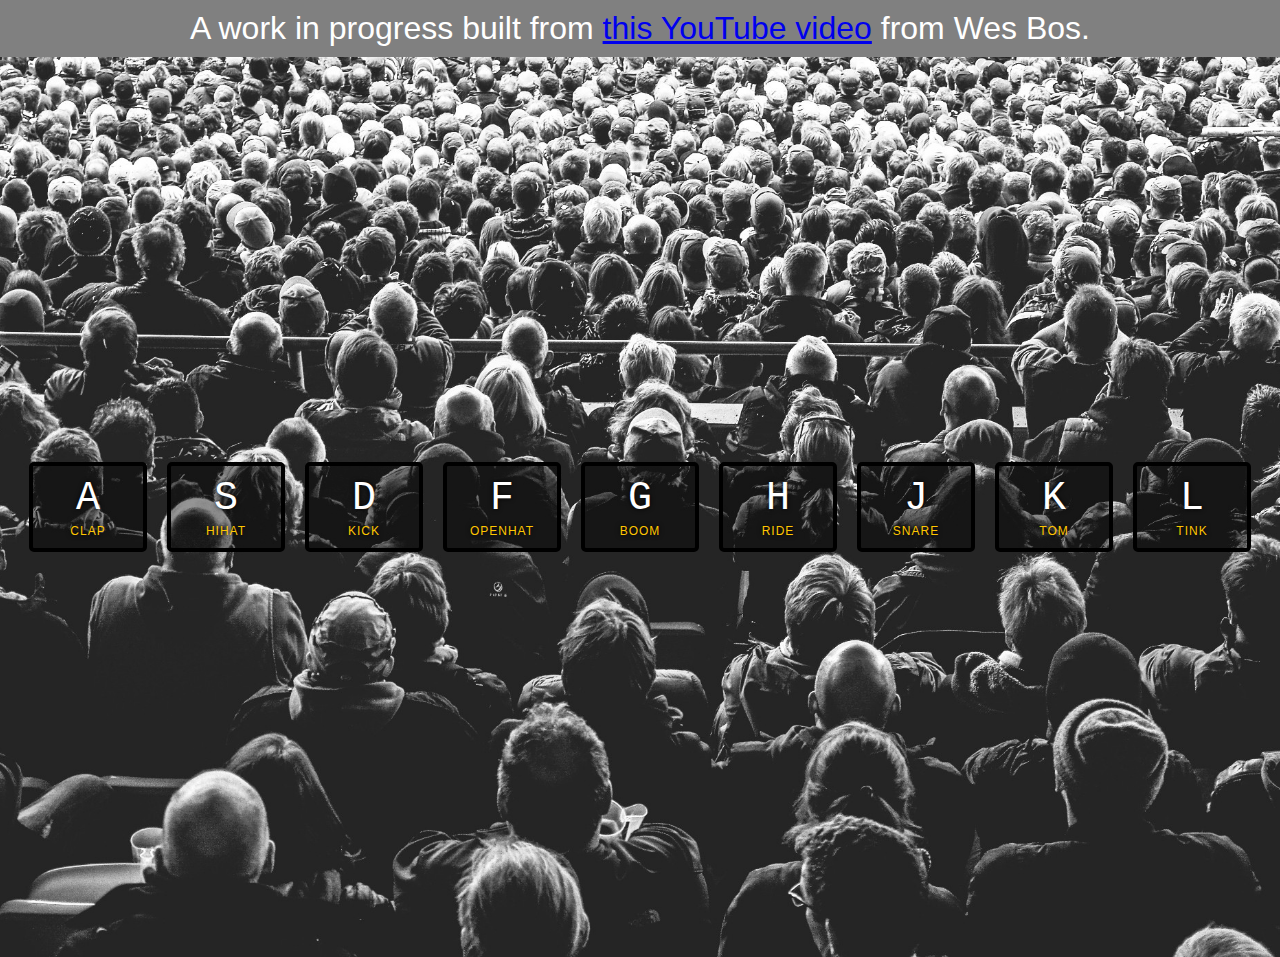
==== drumKit.html @ f6470373 "Add keyboard drums WIP page." ====
<!DOCTYPE html>
<html lang="en">
  <head>
    <meta charset="UTF-8" />
    <title>JS Drum Kit</title>
    <link rel="stylesheet" href="drumStyle.css" />
    <link rel="icon" href="https://fav.farm/🔥" />
  </head>
  <body>
    <div class="explainer">
      A work in progress built from
      <a href="https://www.youtube.com/watch?v=VuN8qwZoego"
        >this YouTube video</a
      >
      from Wes Bos.
    </div>
    <div class="keys">
      <div data-key="KeyA" class="key">
        <kbd>A</kbd>
        <span class="sound">clap</span>
      </div>
      <div data-key="KeyS" class="key">
        <kbd>S</kbd>
        <span class="sound">hihat</span>
      </div>
      <div data-key="KeyD" class="key">
        <kbd>D</kbd>
        <span class="sound">kick</span>
      </div>
      <div data-key="KeyF" class="key">
        <kbd>F</kbd>
        <span class="sound">openhat</span>
      </div>
      <div data-key="KeyG" class="key">
        <kbd>G</kbd>
        <span class="sound">boom</span>
      </div>
      <div data-key="KeyH" class="key">
        <kbd>H</kbd>
        <span class="sound">ride</span>
      </div>
      <div data-key="KeyJ" class="key">
        <kbd>J</kbd>
        <span class="sound">snare</span>
      </div>
      <div data-key="KeyK" class="key">
        <kbd>K</kbd>
        <span class="sound">tom</span>
      </div>
      <div data-key="KeyL" class="key">
        <kbd>L</kbd>
        <span class="sound">tink</span>
      </div>
    </div>

    <audio data-key="KeyA" src="sounds/clap.wav"></audio>
    <audio data-key="KeyS" src="sounds/hihat.wav"></audio>
    <audio data-key="KeyD" src="sounds/kick.wav"></audio>
    <audio data-key="KeyF" src="sounds/openhat.wav"></audio>
    <audio data-key="KeyG" src="sounds/boom.wav"></audio>
    <audio data-key="KeyH" src="sounds/ride.wav"></audio>
    <audio data-key="KeyJ" src="sounds/snare.wav"></audio>
    <audio data-key="KeyK" src="sounds/tom.wav"></audio>
    <audio data-key="KeyL" src="sounds/tink.wav"></audio>

    <script>
      function playSound(e) {
        const audio = document.querySelector(`audio[data-key="${e.code}"]`);
        const key = document.querySelector(`.key[data-key="${e.code}"]`);
        if (!audio) return; // stop the function from running altogether
        audio.currentTime = 0; // rewind to the start
        audio.play();
        key.classList.add("playing");
      }

      function removeTransition(e) {
        if (e.propertyName !== "transform") return; // skip it if it's not a transform
        this.classList.remove("playing");
      }

      const keys = document.querySelectorAll(".key");
      keys.forEach((key) =>
        key.addEventListener("transitionend", removeTransition)
      );
      window.addEventListener("keydown", playSound);
    </script>
  </body>
</html>
---- drumStyle.css ----
html {
  font-size: 10px;
  background: url("./drumBackground.jpg") bottom center;
  background-size: cover;
}

body,
html {
  margin: 0;
  padding: 0;
  font-family: sans-serif;
}

.keys {
  display: flex;
  flex: 1;
  min-height: 100vh;
  align-items: center;
  justify-content: center;
}

.key {
  border: 0.4rem solid black;
  border-radius: 0.5rem;
  margin: 1rem;
  font-size: 1.5rem;
  padding: 1rem 0.5rem;
  transition: all 0.07s ease;
  width: 10rem;
  text-align: center;
  color: white;
  background: rgba(0, 0, 0, 0.4);
  text-shadow: 0 0 0.5rem black;
}

.playing {
  transform: scale(1.1);
  border-color: #ffc600;
  box-shadow: 0 0 1rem #ffc600;
}

kbd {
  display: block;
  font-size: 4rem;
}

.sound {
  font-size: 1.2rem;
  text-transform: uppercase;
  letter-spacing: 0.1rem;
  color: #ffc600;
}

.explainer {
  background-color: gray;
  color: white;
  font-size: 32px;
  padding: 10px;
  text-align: center;
  align-items: center;
}
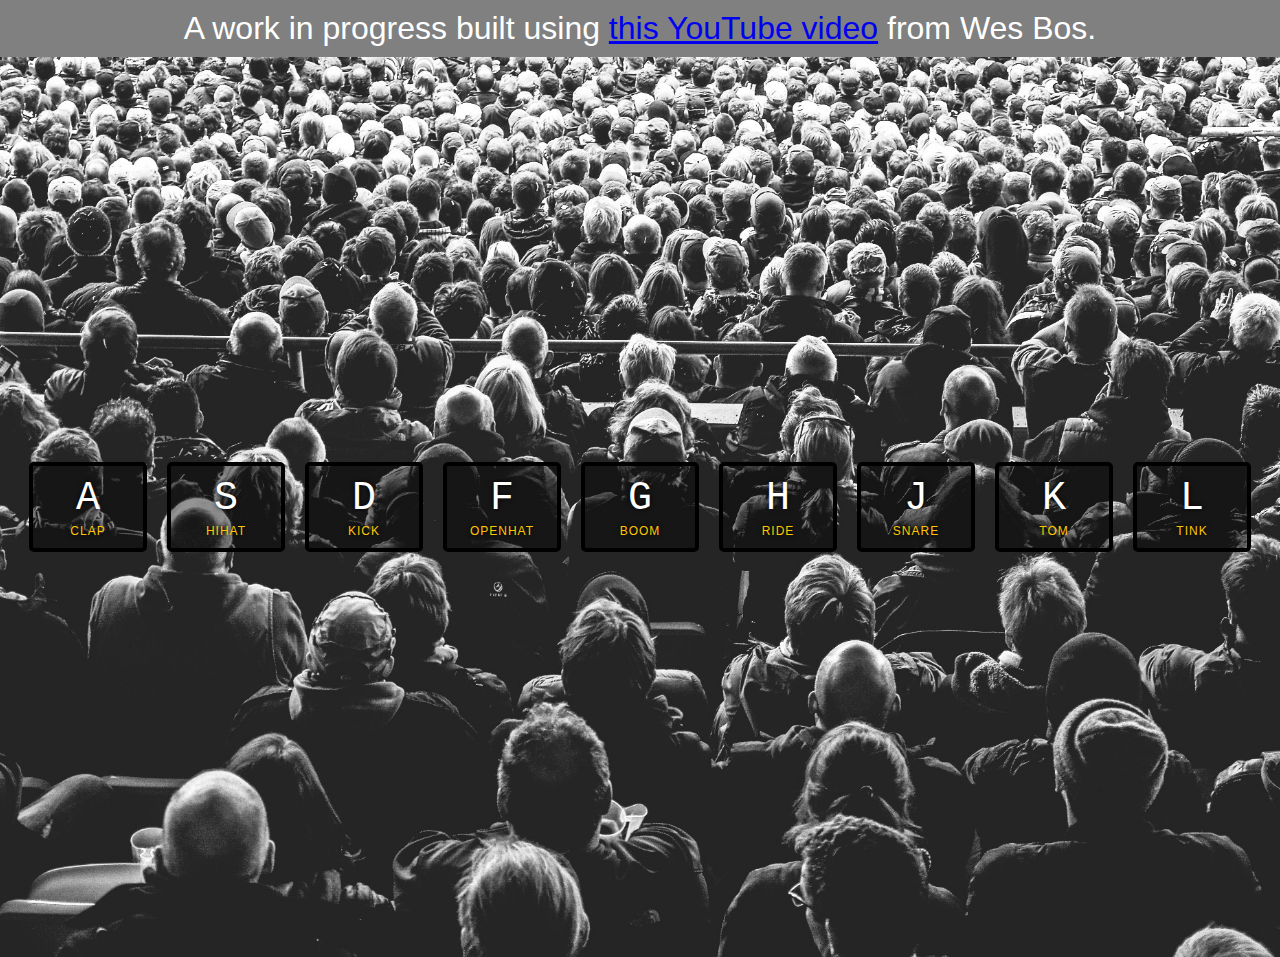
==== commit dcd661f3: "Fix small typos on main and keyboard drums pages." ====
--- a/drumKit.html
+++ b/drumKit.html
@@ -8,7 +8,7 @@
   </head>
   <body>
     <div class="explainer">
-      A work in progress built from
+      A work in progress built using
       <a href="https://www.youtube.com/watch?v=VuN8qwZoego"
         >this YouTube video</a
       >
